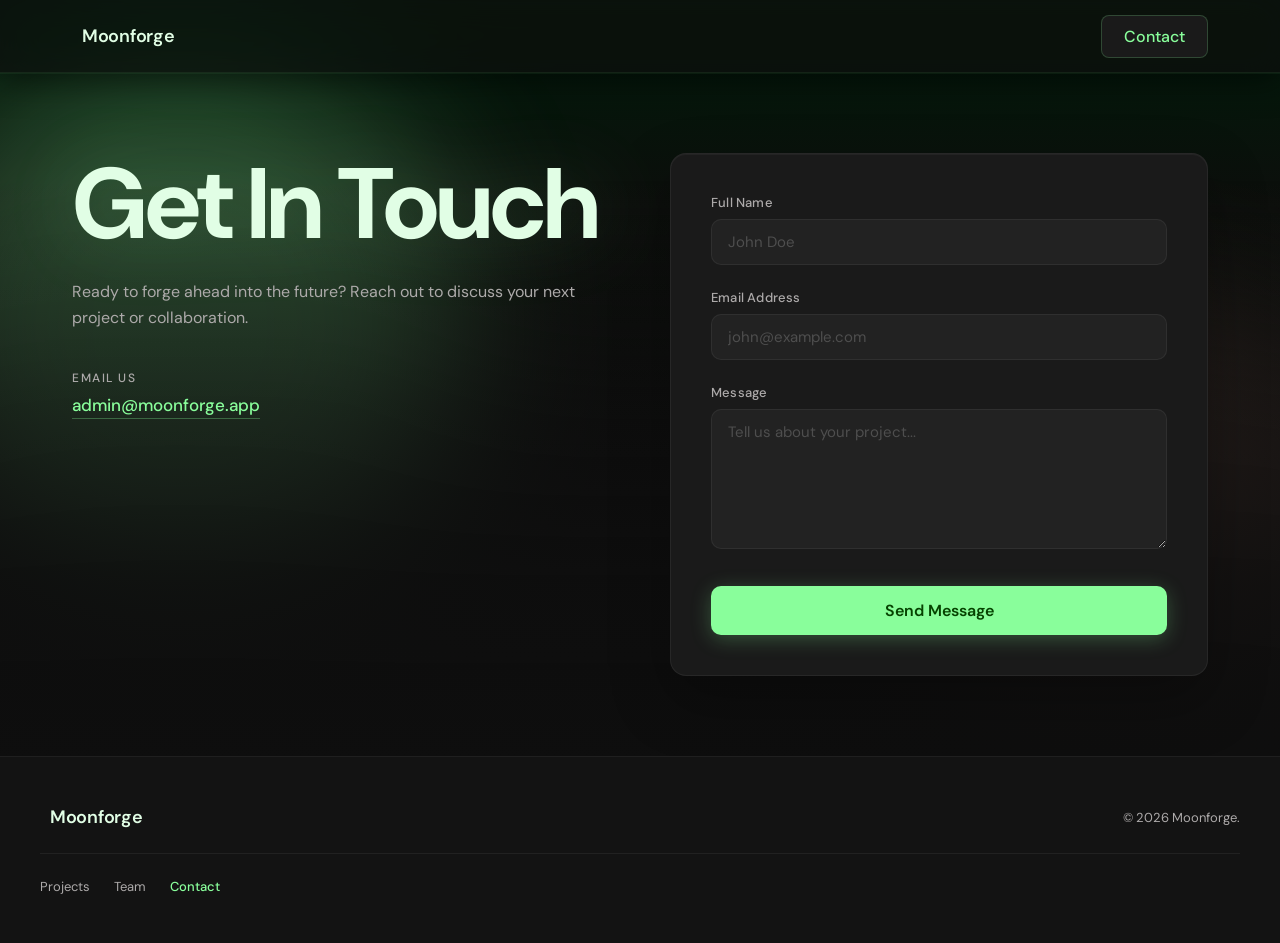
==== contact.html @ 33fec806 "favicon + asset update" ====
<!DOCTYPE html>
<html lang="en">
<head>
  <meta charset="UTF-8" />
  <meta name="viewport" content="width=device-width, initial-scale=1.0" />
  <title>Contact — Moonforge Studio</title>
  <!-- Prevent browser from restoring previous scroll position -->
  <script>if (history.scrollRestoration) history.scrollRestoration = 'manual'; window.scrollTo(0, 0);</script>
  <link rel="icon" type="image/svg+xml" href="favicon.svg" />
  <link rel="icon" type="image/png" sizes="32x32" href="assets/favicon-32x32.png" />
  <link rel="icon" type="image/png" sizes="16x16" href="assets/favicon-16x16.png" />
  <link rel="apple-touch-icon" sizes="180x180" href="assets/apple-touch-icon.png" />
  <link rel="stylesheet" href="styles.css" />
  <style>
    .contact-info h1 { filter: drop-shadow(0 0 36px rgba(137,254,155,0.16)); }
  </style>
</head>
<body class="page">

  <!-- FIXED PAGE BACKGROUND -->
  <div class="page-bg" aria-hidden="true">
    <div class="glow glow-green" style="top:5%; left:-100px; width:560px; height:560px; opacity:0.25;"></div>
    <div class="glow glow-peach" style="top:35%; right:-80px; width:460px; height:460px; opacity:0.2;"></div>
    <div class="page-bg-fade"></div>
  </div>

  <!-- HEADER -->
  <header>
    <div class="header-inner">
      <a href="index.html" class="logo">
        <div class="logo-icon">
            <svg viewBox="0 0 20 20" fill="none" xmlns="http://www.w3.org/2000/svg">
              <circle cx="9" cy="11" r="8" fill="#0c0e0b"/>
              <circle cx="13" cy="8" r="6" fill="#89FE9B"/>
            </svg>
          </div>
        Moonforge
      </a>
      <a href="contact.html" class="btn-contact">Contact</a>
    </div>
  </header>


  <!-- MAIN CONTENT -->
  <main class="contact-main" style="flex:1;">

    <!-- Left: info -->
    <div class="contact-info">
      <h1>Get In Touch</h1>
      <p>Ready to forge ahead into the future? Reach out to discuss your next project or collaboration.</p>
      <div class="contact-email-block">
        <span class="contact-email-label">Email Us</span>
        <a href="mailto:admin@moonforge.app" class="contact-email-link">admin@moonforge.app</a>
      </div>
    </div>

    <!-- Right: form -->
    <div class="contact-form-card">
      <form id="contact-form" action="https://formspree.io/f/YOUR_FORM_ID" method="POST" novalidate>

        <input type="hidden" name="_replyto" id="replyto-field" />
        <input type="hidden" name="_subject" value="New message from moonforge.app" />

        <div class="form-group">
          <label class="form-label" for="name">Full Name</label>
          <input
            class="form-input"
            type="text"
            id="name"
            name="name"
            placeholder="John Doe"
            required
            autocomplete="name"
          />
        </div>

        <div class="form-group">
          <label class="form-label" for="email">Email Address</label>
          <input
            class="form-input"
            type="email"
            id="email"
            name="email"
            placeholder="john@example.com"
            required
            autocomplete="email"
          />
        </div>

        <div class="form-group">
          <label class="form-label" for="message">Message</label>
          <textarea
            class="form-textarea"
            id="message"
            name="message"
            placeholder="Tell us about your project..."
            required
          ></textarea>
        </div>

        <button type="submit" class="btn-submit">Send Message</button>

      </form>
    </div>

  </main>

  <!-- FOOTER -->
  <footer style="position:relative; z-index:1;">
    <div class="footer-inner">
      <div class="footer-top">
        <a href="index.html" class="logo">
          <div class="logo-icon">
            <svg viewBox="0 0 20 20" fill="none" xmlns="http://www.w3.org/2000/svg">
              <circle cx="9" cy="11" r="8" fill="#0c0e0b"/>
              <circle cx="13" cy="8" r="6" fill="#89FE9B"/>
            </svg>
          </div>
          Moonforge
        </a>
        <span class="footer-copy">© 2026 Moonforge.</span>
      </div>
      <div class="footer-links">
        <a href="index.html">Projects</a>
        <a href="team.html">Team</a>
        <a href="contact.html" class="active">Contact</a>
      </div>
    </div>
  </footer>

  <div class="toast" id="toast">Message sent! We'll be in touch.</div>

  <script src="script.js"></script>
</body>
</html>
---- styles.css ----
@import url('https://fonts.googleapis.com/css2?family=Poppins:wght@600;700&family=Public+Sans:wght@800&family=Syne:wght@400;500;600;700;800&family=DM+Sans:ital,opsz,wght@0,9..40,300;0,9..40,400;0,9..40,500;0,9..40,600;0,9..40,700;0,9..40,800;1,9..40,400&display=swap');

*, *::before, *::after {
  box-sizing: border-box;
  margin: 0;
  padding: 0;
}

:root {
  --bg: #0e0e0e;
  --bg-card: #1a1a1a;
  --bg-card-deep: #131313;
  --bg-green-deep: #001809;
  --accent: #89fe9b;
  --accent-dark: #064200;
  --accent-green-mid: #0c331d;
  --peach: #eea48b;
  --peach-light: #fec8bc;
  --text: #e1fee5;
  --text-muted: #adaaaa;
  --text-muted-green: #96b29c;
  --border: rgba(255,255,255,0.06);
  --border-green: rgba(137,254,155,0.15);
  --font: 'DM Sans', sans-serif;
  --radius: 16px;
  --radius-sm: 10px;
}

html { scroll-behavior: smooth; }

body {
  font-family: var(--font);
  background: linear-gradient(to bottom, #001c0a 0%, #0c0f0c 22%, var(--bg) 52%);
  background-attachment: fixed;
  color: var(--text);
  min-height: 100vh;
  overflow-x: hidden;
  -webkit-font-smoothing: antialiased;
}

/* ─── FIXED PAGE BACKGROUND GLOW ─────── */
.page-bg {
  position: fixed;
  inset: 0;
  z-index: -1;
  overflow: hidden;
  pointer-events: none;
}

.page-bg-fade {
  position: absolute;
  inset: 0;
  background: linear-gradient(
    to bottom,
    transparent 0%,
    transparent 20%,
    rgba(14,14,14,0.55) 45%,
    rgba(14,14,14,0.88) 65%,
    var(--bg) 85%
  );
}

a { text-decoration: none; color: inherit; }

img { display: block; max-width: 100%; }

/* ─── LAYOUT ─────────────────────────── */
.page { min-height: 100vh; display: flex; flex-direction: column; }

.container {
  width: 100%;
  max-width: 1200px;
  margin: 0 auto;
  padding: 0 32px;
}

/* ─── HEADER ─────────────────────────── */
header {
  position: sticky;
  top: 0;
  z-index: 100;
  background: rgba(14,14,14,0.72);
  border-bottom: 1px solid rgba(137,254,155,0.08);
  backdrop-filter: blur(18px) saturate(1.4);
  -webkit-backdrop-filter: blur(18px) saturate(1.4);
  box-shadow: 0 1px 0 rgba(137,254,155,0.06), 0 8px 32px rgba(0,0,0,0.5);
}

.header-inner {
  display: flex;
  align-items: center;
  justify-content: space-between;
  height: 72px;
  padding: 0 32px;
  max-width: 1200px;
  margin: 0 auto;
}

.logo {
  display: flex;
  align-items: center;
  gap: 10px;
  font-size: 18px;
  font-weight: 600;
  color: var(--text);
  letter-spacing: -0.3px;
}

.logo-icon {
  height: 22px;
  width: auto;
  flex-shrink: 0;
}

.btn-contact {
  background: var(--bg-card);
  color: var(--accent);
  border: 1px solid rgba(137,254,155,0.2);
  padding: 10px 22px;
  border-radius: 8px;
  font-family: var(--font);
  font-size: 16px;
  font-weight: 500;
  cursor: pointer;
  position: relative;
  overflow: hidden;
  transition: background 0.2s, border-color 0.2s, box-shadow 0.2s;
}

.btn-contact::after {
  content: '';
  position: absolute;
  top: 0; left: -75%;
  width: 50%; height: 100%;
  background: linear-gradient(105deg, transparent 0%, rgba(137,254,155,0.18) 50%, transparent 100%);
  transform: skewX(-15deg);
  pointer-events: none;
}

.btn-contact:hover {
  background: rgba(137,254,155,0.08);
  border-color: rgba(137,254,155,0.4);
  box-shadow: 0 0 20px rgba(137,254,155,0.1);
}

@media (hover: hover) {
  .btn-contact:hover::after { animation: shimmer-sweep 0.55s ease forwards; }
}

@media (hover: none) {
  .btn-contact:active { opacity: 0.8; }
  .btn-contact.shine-active::after { animation: shimmer-sweep 0.55s ease forwards; }
}

/* ─── GLOW BLOBS ──────────────────────── */
.glow-wrap {
  position: absolute;
  inset: 0;
  overflow: hidden;
  pointer-events: none;
  z-index: 0;
}

.glow {
  position: absolute;
  border-radius: 50%;
  filter: blur(80px);
  opacity: 0.35;
}

.glow-green {
  background: var(--accent);
  width: 380px;
  height: 380px;
}

.glow-peach {
  background: var(--peach);
  width: 320px;
  height: 320px;
  opacity: 0.25;
}

/* ─── HERO ────────────────────────────── */
.hero {
  position: relative;
  padding: 100px 0 60px;
  overflow: hidden;
  place-items: center;
}

.hero-content {
  position: relative;
  z-index: 1;
}

/* ─── CENTERED HOME CONTAINER ─────────── */
.home-container {
  max-width: 920px;
  margin: 0 auto;
  padding: 0 24px;
}

/* text glow halo sitting directly behind the headline */
.hero-glow-text {
  position: absolute;
  pointer-events: none;
  z-index: 0;
  border-radius: 50%;
  filter: blur(70px);
}

.hero h1 {
  font-size: clamp(56px, 9vw, 80px);
  font-weight: 800;
  line-height: 1.02;
  letter-spacing: -3px;
  color: var(--text);
  margin-bottom: 28px;
  filter: drop-shadow(0 0 40px rgba(137,254,155,0.18));
  text-align: left;
}

.hero-accent {
  font-weight: 800;
  color: var(--accent);
  filter: drop-shadow(0 0 24px rgba(137,254,155,0.45));
}

.hero p {
  font-size: 18px;
  color: var(--text-muted);
  line-height: 1.6;
  margin: 0 auto 36px;
  max-width: 480px;
  text-align: left;
}

.btn-primary {
  display: inline-flex;
  align-items: center;
  gap: 8px;
  background: #fff;
  color: #0e0e0e;
  padding: 14px 28px;
  border-radius: 50px;
  font-family: var(--font);
  font-size: 16px;
  font-weight: 600;
  cursor: pointer;
  border: none;
  position: relative;
  overflow: hidden;
  transition: background 0.2s, transform 0.15s, box-shadow 0.2s;
  box-shadow: 0 4px 20px rgba(0,0,0,0.4);
}

.btn-primary::after {
  content: '';
  position: absolute;
  top: 0; left: -75%;
  width: 50%; height: 100%;
  background: linear-gradient(105deg, transparent 0%, rgba(255,255,255,0.25) 50%, transparent 100%);
  transform: skewX(-15deg);
  pointer-events: none;
}

.btn-primary:hover {
  background: var(--accent);
  transform: translateY(-1px);
  box-shadow: 0 8px 30px rgba(137,254,155,0.3);
}

@media (hover: hover) {
  .btn-primary:hover::after { animation: shimmer-sweep 0.55s ease forwards; }
}

@media (hover: none) {
  .btn-primary:active { transform: scale(0.97); }
  .btn-primary.shine-active::after { animation: shimmer-sweep 0.55s ease forwards; }
}

.btn-secondary {
  display: inline-flex;
  align-items: center;
  background: rgba(255,255,255,0.1);
  color: #fff;
  padding: 16px 22px;
  border-radius: 8px;
  font-family: var(--font);
  font-size: 16px;
  font-weight: 500;
  cursor: pointer;
  border: none;
  transition: background 0.2s, transform 0.15s;
}

.btn-secondary:hover {
  background: rgba(255,255,255,0.16);
  transform: translateY(-1px);
}

.btn-accent {
  display: inline-flex;
  align-items: center;
  gap: 8px;
  background: var(--accent);
  color: var(--accent-dark);
  padding: 12px 24px;
  border-radius: 8px;
  font-family: var(--font);
  font-size: 15px;
  font-weight: 600;
  cursor: pointer;
  border: none;
  position: relative;
  overflow: hidden;
  transition: opacity 0.2s, transform 0.15s, box-shadow 0.2s;
  box-shadow: 0 0 0 1px rgba(255,255,255,0.15) inset, 0 4px 16px rgba(137,254,155,0.25);
}

.btn-accent::after {
  content: '';
  position: absolute;
  top: 0; left: -75%;
  width: 50%; height: 100%;
  background: linear-gradient(105deg, transparent 0%, rgba(255,255,255,0.3) 50%, transparent 100%);
  transform: skewX(-15deg);
  pointer-events: none;
}

.btn-accent:hover {
  opacity: 0.9;
  transform: translateY(-1px);
  box-shadow: 0 0 0 1px rgba(255,255,255,0.2) inset, 0 6px 24px rgba(137,254,155,0.35);
}

@media (hover: hover) {
  .btn-accent:hover::after { animation: shimmer-sweep 0.55s ease forwards; }
}

@media (hover: none) {
  .btn-accent:active { transform: scale(0.97); }
  .btn-accent.shine-active::after { animation: shimmer-sweep 0.55s ease forwards; }
}

.btn-ghost {
  display: inline-flex;
  align-items: center;
  gap: 8px;
  background: var(--bg-card);
  color: var(--text-muted);
  padding: 12px 24px;
  border-radius: 8px;
  font-family: var(--font);
  font-size: 15px;
  font-weight: 500;
  cursor: pointer;
  border: 1px solid var(--border);
  transition: border-color 0.2s, color 0.2s;
}

.btn-ghost:hover {
  border-color: rgba(255,255,255,0.15);
  color: var(--text);
}

/* ─── FILTER BAR ──────────────────────── */
.filter-bar {
  padding: 20px 0 40px;
  display: flex;
  align-items: center;
  gap: 12px;
  flex-wrap: wrap;
}

.filter-label {
  font-size: 15px;
  color: var(--text-muted);
  margin-right: 4px;
}

.filter-btn {
  padding: 9px 18px;
  border-radius: 8px;
  font-family: var(--font);
  font-size: 14px;
  font-weight: 500;
  cursor: pointer;
  border: 1px solid var(--border);
  background: var(--bg-card);
  color: var(--text-muted);
  transition: all 0.2s;
}

.filter-btn.active, .filter-btn:hover {
  background: var(--accent);
  color: var(--accent-dark);
  border-color: var(--accent);
  box-shadow: 0 0 0 1px rgba(255,255,255,0.15) inset;
}

/* ─── PROJECTS GRID ───────────────────── */
.projects-section {
  padding: 0 0 80px;
}

.projects-grid {
  display: grid;
  grid-template-columns: repeat(2, 1fr);
  gap: 16px;
}

.project-card {
  background: #151a13;
  border: 1px solid rgba(137,254,155,0.12);
  border-radius: 10px;
  overflow: hidden;
  display: block;
  position: relative;
  transition: border-color 0.22s, transform 0.22s, box-shadow 0.22s;
}

.project-card::after {
  content: '';
  position: absolute;
  top: 0;
  left: -75%;
  width: 50%;
  height: 100%;
  background: linear-gradient(105deg, transparent 0%, rgba(255,255,255,0.09) 50%, transparent 100%);
  transform: skewX(-15deg);
  pointer-events: none;
  z-index: 3;
}

.project-card:hover {
  border-color: rgba(137,254,155,0.32);
  transform: translateY(-4px);
  box-shadow: 0 16px 48px rgba(0,0,0,0.5), 0 0 0 1px rgba(137,254,155,0.12);
}

@media (hover: hover) {
  .project-card:hover::after { animation: shimmer-sweep 0.65s ease forwards; }
}

@media (hover: none) {
  .project-card:active { transform: scale(0.98); }
  .project-card.shine-active::after { animation: shimmer-sweep 0.65s ease forwards; }
}

.project-thumb {
  width: 100%;
  height: 120px;
  background: #1a2018;
  display: flex;
  align-items: center;
  justify-content: center;
  position: relative;
  overflow: hidden;
}

.project-thumb-forge {
  background: linear-gradient(135deg, #1a1f18 0%, #0f1510 100%);
}

.project-thumb-forge::after {
  content: '';
  position: absolute;
  inset: 0;
  background: radial-gradient(circle at 60% 40%, rgba(137,254,155,0.15) 0%, transparent 60%);
}

.project-thumb-sixth {
  background: linear-gradient(135deg, #1a0f18 0%, #100810 100%);
}

.project-thumb-sixth::after {
  content: '';
  position: absolute;
  inset: 0;
  background: radial-gradient(circle at 40% 50%, rgba(180,100,200,0.18) 0%, transparent 60%);
}

.project-thumb-logo {
  position: relative;
  z-index: 1;
  font-family: 'Syne', sans-serif;
  font-weight: 800;
  font-size: 20px;
}

.project-badge {
  position: absolute;
  top: 10px;
  left: 10px;
  z-index: 2;
  padding: 3px 9px;
  border-radius: 4px;
  font-size: 10px;
  font-weight: 600;
  letter-spacing: 0.04em;
  text-transform: uppercase;
}

.badge-app { background: rgba(137,254,155,0.15); color: #89fe9b; border: 1px solid rgba(137,254,155,0.3); }
.badge-web { background: rgba(100,150,255,0.15); color: #89b4fe; border: 1px solid rgba(100,150,255,0.3); }

.project-info {
  padding: 14px;
}

.project-title {
  font-family: 'Public Sans', sans-serif;
  font-weight: 800;
  font-size: 16px;
  color: var(--text);
  margin-bottom: 4px;
}

.project-desc {
  font-size: 12px;
  color: var(--text-muted);
  line-height: 1.5;
  margin-bottom: 12px;
}

.project-link {
  display: inline-flex;
  align-items: center;
  gap: 5px;
  font-size: 12px;
  color: var(--accent);
  text-decoration: none;
  font-weight: 500;
  transition: opacity 0.2s;
}

.project-link:hover { opacity: 0.7; }

/* ─── SERVICES GRID ───────────────────── */
.services-section {
  padding: 0 32px 64px;
}

.services-inner {
  max-width: 920px;
  margin: 0 auto;
  background: rgba(255,255,255,0.03);
  backdrop-filter: blur(24px) saturate(1.3);
  -webkit-backdrop-filter: blur(24px) saturate(1.3);
  border: 1px solid rgba(255,255,255,0.08);
  border-radius: var(--radius);
  padding: 48px 40px;
  box-shadow: 0 8px 40px rgba(0,0,0,0.3), 0 1px 0 rgba(255,255,255,0.05) inset;
}

.services-section h2 {
  font-size: clamp(36px, 5vw, 44px);
  font-weight: 700;
  color: var(--text);
  margin-bottom: 24px;
  letter-spacing: -1.5px;
  line-height: 1.1;
  text-align: center;
}

.services-grid {
  display: flex;
  flex-wrap: wrap;
  justify-content: center;
  gap: 12px;
  margin-top: 0;
}

.service-card {
  background: rgba(137,254,155,0.04);
  border: 1px solid rgba(137,254,155,0.12);
  border-radius: 8px;
  padding: 14px 20px;
  display: flex;
  flex-direction: row;
  align-items: center;
  gap: 12px;
  text-align: left;
  flex: 1 1 160px;
  position: relative;
  overflow: hidden;
  transition: border-color 0.22s, transform 0.22s, box-shadow 0.22s;
}

.service-card::after {
  content: '';
  position: absolute;
  top: 0;
  left: -75%;
  width: 50%;
  height: 100%;
  background: linear-gradient(105deg, transparent 0%, rgba(255,255,255,0.09) 50%, transparent 100%);
  transform: skewX(-15deg);
  pointer-events: none;
}

.service-card:hover {
  border-color: rgba(137,254,155,0.28);
  transform: translateY(-3px);
  box-shadow: 0 12px 32px rgba(0,0,0,0.4);
}

@media (hover: hover) {
  .service-card:hover::after { animation: shimmer-sweep 0.65s ease forwards; }
}

@media (hover: none) {
  .service-card.shine-active::after { animation: shimmer-sweep 0.65s ease forwards; }
}

.service-icon {
  width: 32px;
  height: 32px;
  background: rgba(137,254,155,0.1);
  border-radius: 6px;
  display: flex;
  align-items: center;
  justify-content: center;
  flex-shrink: 0;
}

.service-card h3 {
  font-size: 16px;
  font-weight: 500;
  color: var(--text-muted);
}

/* ─── TEAM CTA ────────────────────────── */
.team-cta {
  position: relative;
  padding: 100px 32px;
  overflow: hidden;
  background: #131313;
}

.team-cta-inner {
  max-width: 560px;
  margin: 0 auto;
  text-align: center;
  position: relative;
  z-index: 1;
}

.team-cta h2 {
  font-size: clamp(36px, 5vw, 44px);
  font-weight: 700;
  letter-spacing: -1.5px;
  color: var(--text);
  margin-bottom: 20px;
  line-height: 1.1;
}

.team-cta p {
  font-size: 16px;
  color: var(--text-muted);
  line-height: 1.6;
  margin-bottom: 32px;
}

.link-arrow {
  display: inline-flex;
  align-items: center;
  gap: 6px;
  color: var(--accent);
  font-size: 15px;
  font-weight: 500;
  border-bottom: 1px solid rgba(137,254,155,0.3);
  padding-bottom: 2px;
  transition: border-color 0.2s, gap 0.2s;
}

.link-arrow:hover {
  border-color: var(--accent);
  gap: 10px;
}

/* ─── TEAM PAGE ───────────────────────── */
.team-hero {
  position: relative;
  padding: 100px 0px 80px;
  overflow: hidden;
  place-items: center;
}

.team-hero-content {
  max-width: 600px;
  position: relative;
  z-index: 1;
}

.team-hero h1 {
  font-size: clamp(56px, 9vw, 80px);
  font-weight: 700;
  letter-spacing: -3px;
  line-height: 1.02;
  color: var(--text);
  margin-bottom: 24px;
}

.team-hero p {
  font-size: 17px;
  color: var(--text-muted);
  line-height: 1.6;
}

.team-grid {
  padding: 0 32px 80px;
  max-width: 1200px;
  margin: 0 auto;
  display: grid;
  grid-template-columns: 2fr 1fr;
  gap: 24px;
}

/* featured profile card */
.featured-card {
  background: var(--bg-card);
  border-radius: var(--radius);
  border: 1px solid var(--border);
  overflow: hidden;
  position: relative;
  box-shadow: 0 1px 0 rgba(255,255,255,0.04) inset;
  transition: border-color 0.22s, transform 0.22s, box-shadow 0.22s;
}

.featured-card::after {
  content: '';
  position: absolute;
  top: 0;
  left: -75%;
  width: 50%;
  height: 100%;
  background: linear-gradient(105deg, transparent 0%, rgba(255,255,255,0.07) 50%, transparent 100%);
  transform: skewX(-15deg);
  pointer-events: none;
}

.featured-card:hover {
  border-color: rgba(137,254,155,0.2);
  transform: translateY(-3px);
  box-shadow: 0 16px 48px rgba(0,0,0,0.45);
}

@media (hover: hover) {
  .featured-card:hover::after { animation: shimmer-sweep 0.65s ease forwards; }
}

@media (hover: none) {
  .featured-card.shine-active::after { animation: shimmer-sweep 0.65s ease forwards; }
}

.featured-avatar-wrap {
  display: flex;
  justify-content: center;
  padding: 40px 40px 0;
}

.featured-avatar {
  width: 180px;
  height: 180px;
  border-radius: 50%;
  border: 3px solid rgba(137,254,155,0.3);
  object-fit: cover;
  background: linear-gradient(135deg, #1a3a1a, #0a1a0a);
  display: flex;
  align-items: center;
  justify-content: center;
  font-size: 64px;
  color: var(--accent);
  box-shadow: 0 0 40px rgba(137,254,155,0.15);
  flex-shrink: 0;
}

.featured-info {
  padding: 32px 40px 40px;
}

.featured-info h2 {
  font-size: 32px;
  font-weight: 700;
  letter-spacing: -0.8px;
  margin-bottom: 8px;
  color: var(--text);
}

.featured-role {
  font-size: 15px;
  color: var(--accent);
  font-weight: 500;
  margin-bottom: 20px;
}

.featured-bio {
  font-size: 15px;
  color: var(--text-muted);
  line-height: 1.65;
  margin-bottom: 28px;
}

.featured-links {
  display: flex;
  gap: 12px;
  flex-wrap: wrap;
}

.featured-links a {
  display: inline-flex;
  align-items: center;
  gap: 5px;
  padding: 9px 16px;
  border-radius: 8px;
  font-size: 13px;
  font-weight: 500;
  background: rgba(137,254,155,0.06);
  border: 1px solid rgba(137,254,155,0.15);
  color: var(--text-muted);
  transition: all 0.2s;
}

.featured-links a:hover {
  background: rgba(137,254,155,0.1);
  border-color: rgba(137,254,155,0.3);
  color: var(--accent);
}

/* right column */
.team-right {
  display: flex;
  flex-direction: column;
  gap: 24px;
}

.tag-card {
  background: var(--bg-green-deep);
  border-radius: var(--radius);
  border: 1px solid rgba(137,254,155,0.12);
  padding: 40px 32px;
  flex: 1;
  display: flex;
  align-items: center;
  justify-content: center;
  position: relative;
  overflow: hidden;
  transition: border-color 0.22s, transform 0.22s, box-shadow 0.22s;
}

.tag-card:hover {
  border-color: rgba(137,254,155,0.25);
  transform: translateY(-3px);
  box-shadow: 0 12px 32px rgba(0,0,0,0.4);
}

.tag-card::after {
  content: '';
  position: absolute;
  top: 0;
  left: -75%;
  width: 50%;
  height: 100%;
  background: linear-gradient(
    105deg,
    transparent 0%,
    rgba(255,255,255,0.08) 50%,
    transparent 100%
  );
  transform: skewX(-15deg);
  pointer-events: none;
  transition: none;
}

@media (hover: hover) {
  .tag-card:hover::after { animation: shimmer-sweep 0.65s ease forwards; }
}

@media (hover: none) {
  .tag-card.shine-active::after { animation: shimmer-sweep 0.65s ease forwards; }
}

@keyframes shimmer-sweep {
  0%   { left: -75%; }
  100% { left: 125%; }
}

.tag-card-glow {
  position: absolute;
  width: 200px;
  height: 200px;
  border-radius: 50%;
  background: var(--peach);
  filter: blur(60px);
  opacity: 0.2;
  bottom: -40px;
  right: -40px;
}

.tag-card h3 {
  font-size: 28px;
  font-weight: 700;
  color: var(--text);
  letter-spacing: -0.5px;
  text-align: center;
  position: relative;
  z-index: 1;
}

.tag-card h3 span {
  color: var(--accent);
}

.join-card {
  background: var(--bg-card);
  border-radius: var(--radius);
  border: 1px solid var(--border);
  padding: 36px 32px;
  display: flex;
  flex-direction: column;
  gap: 16px;
  position: relative;
  overflow: hidden;
  box-shadow: 0 1px 0 rgba(255,255,255,0.04) inset;
  transition: border-color 0.22s, transform 0.22s, box-shadow 0.22s;
}

.join-card::after {
  content: '';
  position: absolute;
  top: 0;
  left: -75%;
  width: 50%;
  height: 100%;
  background: linear-gradient(105deg, transparent 0%, rgba(255,255,255,0.07) 50%, transparent 100%);
  transform: skewX(-15deg);
  pointer-events: none;
}

.join-card:hover {
  border-color: rgba(137,254,155,0.2);
  transform: translateY(-3px);
  box-shadow: 0 12px 32px rgba(0,0,0,0.4);
}

@media (hover: hover) {
  .join-card:hover::after { animation: shimmer-sweep 0.65s ease forwards; }
}

@media (hover: none) {
  .join-card.shine-active::after { animation: shimmer-sweep 0.65s ease forwards; }
}

.join-card h3 {
  font-size: 22px;
  font-weight: 700;
  letter-spacing: -0.4px;
  color: var(--text);
}

.join-card p {
  font-size: 14px;
  color: var(--text-muted);
  line-height: 1.55;
}

/* ─── CONTACT PAGE ────────────────────── */
.contact-main {
  flex: 1;
  display: grid;
  grid-template-columns: 1fr 1fr;
  gap: 60px;
  max-width: 1200px;
  margin: 0 auto;
  padding: 80px 32px;
  align-items: start;
}

.contact-info {
  position: relative;
}

.contact-info h1 {
  font-size: clamp(56px, 8vw, 100px);
  font-weight: 700;
  letter-spacing: -3px;
  line-height: 1.02;
  color: var(--text);
  margin-bottom: 24px;
}

.contact-info p {
  font-size: 16px;
  color: var(--text-muted);
  line-height: 1.6;
  margin-bottom: 40px;
}

.contact-email-block {
  display: flex;
  flex-direction: column;
  gap: 8px;
}

.contact-email-label {
  font-size: 12px;
  text-transform: uppercase;
  letter-spacing: 1.5px;
  color: var(--text-muted);
  font-weight: 500;
}

.contact-email-link {
  font-size: 17px;
  color: var(--accent);
  font-weight: 500;
  border-bottom: 1px solid rgba(137,254,155,0.3);
  width: fit-content;
  padding-bottom: 2px;
  transition: border-color 0.2s;
}

.contact-email-link:hover {
  border-color: var(--accent);
}

/* Contact form */
.contact-form-card {
  background: var(--bg-card);
  border-radius: var(--radius);
  border: 1px solid var(--border);
  padding: 40px;
  box-shadow: 0 1px 0 rgba(255,255,255,0.04) inset, 0 24px 60px rgba(0,0,0,0.3);
}

.form-group {
  margin-bottom: 24px;
}

.form-label {
  display: block;
  font-size: 13px;
  font-weight: 500;
  color: var(--text-muted);
  margin-bottom: 8px;
  letter-spacing: 0.2px;
}

.form-input, .form-textarea {
  width: 100%;
  background: rgba(255,255,255,0.04);
  border: 1px solid var(--border);
  border-radius: 10px;
  padding: 12px 16px;
  font-family: var(--font);
  font-size: 15px;
  color: var(--text);
  outline: none;
  transition: border-color 0.2s, box-shadow 0.2s;
  -webkit-appearance: none;
}

.form-input::placeholder, .form-textarea::placeholder {
  color: rgba(255,255,255,0.2);
}

.form-input:focus, .form-textarea:focus {
  border-color: rgba(137,254,155,0.4);
  box-shadow: 0 0 0 3px rgba(137,254,155,0.08);
}

.form-textarea {
  resize: vertical;
  min-height: 140px;
}

.btn-submit {
  width: 100%;
  padding: 14px;
  background: var(--accent);
  color: var(--accent-dark);
  border: none;
  border-radius: 10px;
  font-family: var(--font);
  font-size: 16px;
  font-weight: 600;
  cursor: pointer;
  position: relative;
  overflow: hidden;
  transition: opacity 0.2s, transform 0.15s, box-shadow 0.2s;
  box-shadow: 0 4px 20px rgba(137,254,155,0.25);
  margin-top: 8px;
}

.btn-submit::after {
  content: '';
  position: absolute;
  top: 0; left: -75%;
  width: 50%; height: 100%;
  background: linear-gradient(105deg, transparent 0%, rgba(255,255,255,0.3) 50%, transparent 100%);
  transform: skewX(-15deg);
  pointer-events: none;
}

.btn-submit:hover {
  opacity: 0.92;
  transform: translateY(-1px);
  box-shadow: 0 6px 28px rgba(137,254,155,0.35);
}

@media (hover: hover) {
  .btn-submit:hover::after { animation: shimmer-sweep 0.55s ease forwards; }
}

@media (hover: none) {
  .btn-submit:active { transform: scale(0.98); }
  .btn-submit.shine-active::after { animation: shimmer-sweep 0.55s ease forwards; }
}

/* ─── FOOTER ──────────────────────────── */
footer {
  background: #131313;
  border-top: 1px solid rgba(255,255,255,0.05);
  padding: 48px 32px;
}

.footer-inner {
  max-width: 1200px;
  margin: 0 auto;
}

.footer-top {
  display: flex;
  align-items: center;
  justify-content: space-between;
  margin-bottom: 24px;
  padding-bottom: 24px;
  border-bottom: 1px solid var(--border);
}

.footer-copy {
  font-size: 13px;
  color: var(--text-muted);
}

.footer-links {
  display: flex;
  gap: 24px;
}

.footer-links a {
  font-size: 13px;
  color: var(--text-muted);
  transition: color 0.2s;
}

.footer-links a:hover {
  color: var(--text);
}

.footer-links a.active {
  color: var(--accent);
  font-weight: 500;
}

/* ─── TOAST ───────────────────────────── */
.toast {
  position: fixed;
  bottom: 32px;
  left: 50%;
  transform: translateX(-50%) translateY(80px);
  background: var(--accent);
  color: var(--accent-dark);
  padding: 14px 24px;
  border-radius: 50px;
  font-size: 14px;
  font-weight: 600;
  opacity: 0;
  transition: transform 0.3s, opacity 0.3s;
  z-index: 999;
  white-space: nowrap;
}

.toast.show {
  transform: translateX(-50%) translateY(0);
  opacity: 1;
}

/* ─── RESPONSIVE ──────────────────────── */
@media (max-width: 900px) {
  .services-grid { justify-content: center; }
  .team-grid { grid-template-columns: 1fr; }
  .contact-main { grid-template-columns: 1fr; gap: 40px; }
  .footer-top { flex-direction: column; gap: 16px; text-align: center; }
}

@media (max-width: 640px) {
  .header-inner { padding: 0 24px; }
  .hero, .team-hero { padding: 60px 0px 24px; }
  .hero h1 { letter-spacing: -2px; }
  .btn-secondary { display: flex; width: 100%; justify-content: center; }
  .home-container { padding: 0 24px; }
  .projects-grid { grid-template-columns: 1fr; }
  .services-section { padding: 0 24px 48px; }
  .services-inner { padding: 32px 24px; border-radius: 12px; }
  .team-cta { padding: 60px 24px; }
  .team-hero, .team-grid { padding-left: 24px; padding-right: 24px; }
  .contact-main { padding: 60px 24px; }
  .contact-form-card { padding: 28px 24px; }
  .featured-avatar-wrap { padding: 28px 24px 0; }
  .featured-info { padding: 24px 24px 28px; }
  footer { padding: 36px 24px; }
  .footer-links { flex-wrap: wrap; justify-content: center; gap: 16px; }
}
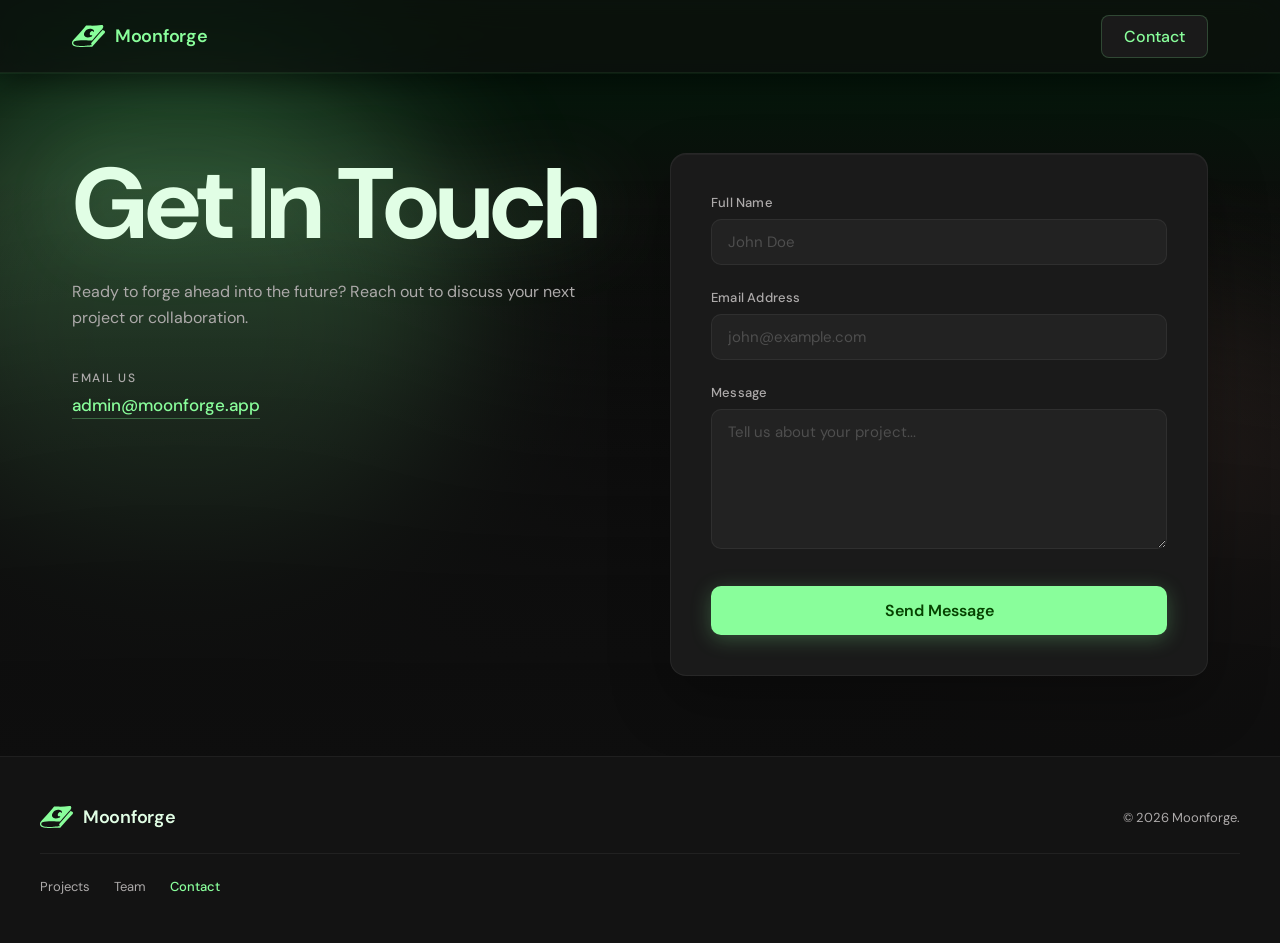
==== commit cf4ab9e1: "Add GA4 tracking, updated logo, external link icons, gamepad icon, hover animations, clickable proje" ====
--- a/contact.html
+++ b/contact.html
@@ -11,6 +11,14 @@
   <link rel="icon" type="image/png" sizes="16x16" href="assets/favicon-16x16.png" />
   <link rel="apple-touch-icon" sizes="180x180" href="assets/apple-touch-icon.png" />
   <link rel="stylesheet" href="styles.css" />
+  <!-- Google Analytics -->
+  <script async src="https://www.googletagmanager.com/gtag/js?id=G-10PKJRPPYE"></script>
+  <script>
+    window.dataLayer = window.dataLayer || [];
+    function gtag(){dataLayer.push(arguments);}
+    gtag('js', new Date());
+    gtag('config', 'G-10PKJRPPYE');
+  </script>
   <style>
     .contact-info h1 { filter: drop-shadow(0 0 36px rgba(137,254,155,0.16)); }
   </style>
@@ -28,12 +36,7 @@
   <header>
     <div class="header-inner">
       <a href="index.html" class="logo">
-        <div class="logo-icon">
-            <svg viewBox="0 0 20 20" fill="none" xmlns="http://www.w3.org/2000/svg">
-              <circle cx="9" cy="11" r="8" fill="#0c0e0b"/>
-              <circle cx="13" cy="8" r="6" fill="#89FE9B"/>
-            </svg>
-          </div>
+        <img class="logo-icon" src="assets/moongforge-logo.svg" alt="" aria-hidden="true">
         Moonforge
       </a>
       <a href="contact.html" class="btn-contact">Contact</a>
@@ -110,12 +113,7 @@
     <div class="footer-inner">
       <div class="footer-top">
         <a href="index.html" class="logo">
-          <div class="logo-icon">
-            <svg viewBox="0 0 20 20" fill="none" xmlns="http://www.w3.org/2000/svg">
-              <circle cx="9" cy="11" r="8" fill="#0c0e0b"/>
-              <circle cx="13" cy="8" r="6" fill="#89FE9B"/>
-            </svg>
-          </div>
+          <img class="logo-icon" src="assets/moongforge-logo.svg" alt="" aria-hidden="true">
           Moonforge
         </a>
         <span class="footer-copy">© 2026 Moonforge.</span>
--- a/styles.css
+++ b/styles.css
@@ -106,6 +106,10 @@
   letter-spacing: -0.3px;
 }
 
+header .logo {
+  color: var(--accent);
+}
+
 .logo-icon {
   height: 22px;
   width: auto;
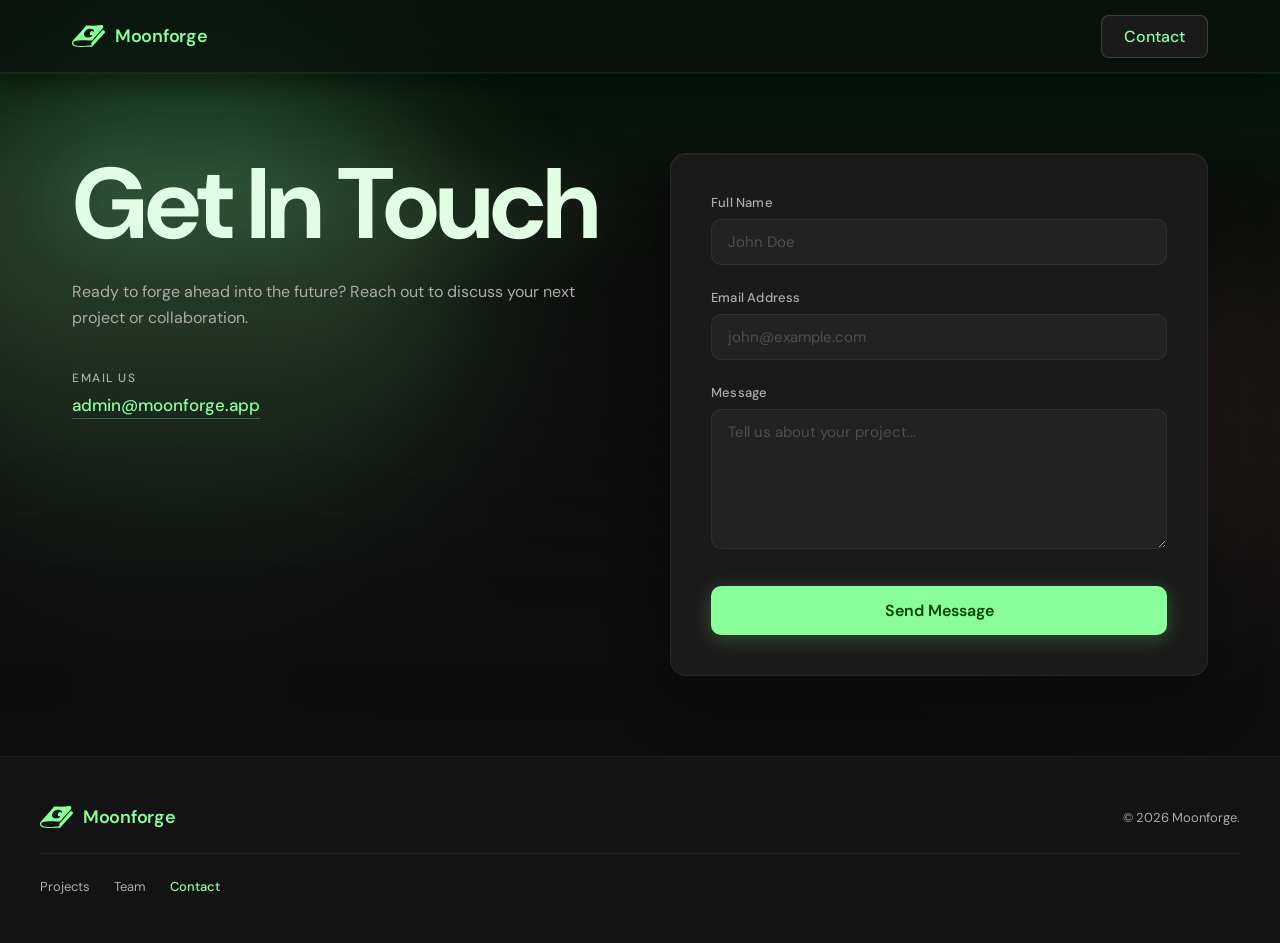
==== commit 883c100b: "Update footer wordmark color and favicons to new brand assets - Footer "Moonforge" wordmark now matc" ====
--- a/contact.html
+++ b/contact.html
@@ -6,7 +6,8 @@
   <title>Contact — Moonforge Studio</title>
   <!-- Prevent browser from restoring previous scroll position -->
   <script>if (history.scrollRestoration) history.scrollRestoration = 'manual'; window.scrollTo(0, 0);</script>
-  <link rel="icon" type="image/svg+xml" href="favicon.svg" />
+  <link rel="icon" type="image/svg+xml" href="assets/moongforge-logo.svg" />
+  <link rel="icon" type="image/png" sizes="48x48" href="assets/favicon-48x48.png" />
   <link rel="icon" type="image/png" sizes="32x32" href="assets/favicon-32x32.png" />
   <link rel="icon" type="image/png" sizes="16x16" href="assets/favicon-16x16.png" />
   <link rel="apple-touch-icon" sizes="180x180" href="assets/apple-touch-icon.png" />
--- a/styles.css
+++ b/styles.css
@@ -106,7 +106,8 @@
   letter-spacing: -0.3px;
 }
 
-header .logo {
+header .logo,
+footer .logo {
   color: var(--accent);
 }
 
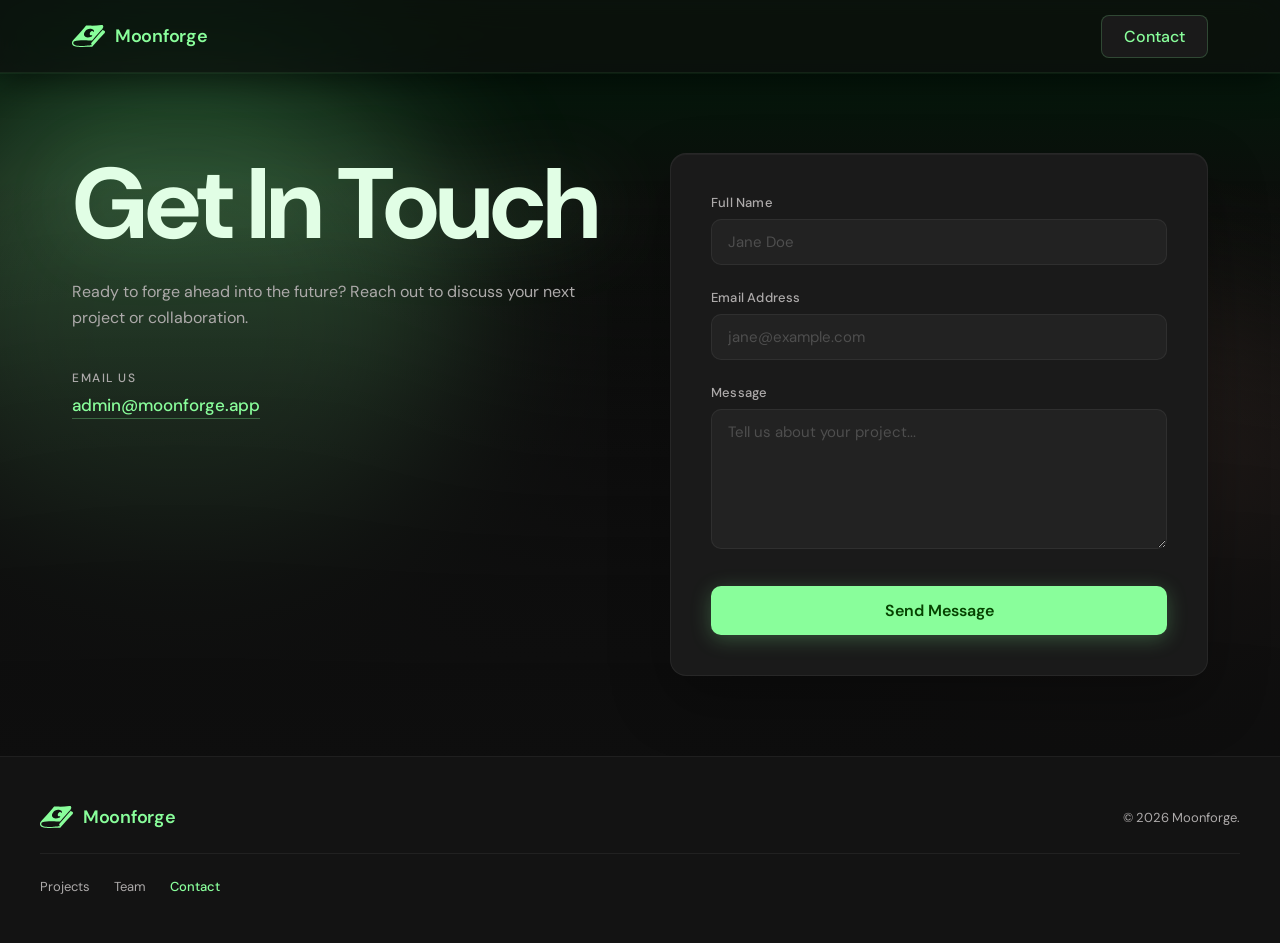
==== commit 4df9e485: "updated logo + contact form" ====
--- a/contact.html
+++ b/contact.html
@@ -4,6 +4,10 @@
   <meta charset="UTF-8" />
   <meta name="viewport" content="width=device-width, initial-scale=1.0" />
   <title>Contact — Moonforge Studio</title>
+  <meta name="description" content="Get in touch with Moonforge Studio to discuss your next app, website, or game project. We'd love to collaborate." />
+  <meta name="author" content="Moonforge Studio" />
+  <meta name="robots" content="index, follow" />
+  <link rel="canonical" href="https://moonforge.app/contact.html" />
   <!-- Prevent browser from restoring previous scroll position -->
   <script>if (history.scrollRestoration) history.scrollRestoration = 'manual'; window.scrollTo(0, 0);</script>
   <link rel="icon" type="image/svg+xml" href="assets/moongforge-logo.svg" />
@@ -11,6 +15,20 @@
   <link rel="icon" type="image/png" sizes="32x32" href="assets/favicon-32x32.png" />
   <link rel="icon" type="image/png" sizes="16x16" href="assets/favicon-16x16.png" />
   <link rel="apple-touch-icon" sizes="180x180" href="assets/apple-touch-icon.png" />
+  <!-- Open Graph -->
+  <meta property="og:site_name" content="Moonforge Studio" />
+  <meta property="og:title" content="Contact — Moonforge Studio" />
+  <meta property="og:description" content="Get in touch with Moonforge Studio to discuss your next app, website, or game project." />
+  <meta property="og:image" content="https://moonforge.app/assets/social-image.png" />
+  <meta property="og:image:alt" content="Moonforge Studio logo and wordmark" />
+  <meta property="og:url" content="https://moonforge.app/contact.html" />
+  <meta property="og:type" content="website" />
+  <!-- Twitter Card -->
+  <meta name="twitter:card" content="summary_large_image" />
+  <meta name="twitter:title" content="Contact — Moonforge Studio" />
+  <meta name="twitter:description" content="Get in touch with Moonforge Studio to discuss your next app, website, or game project." />
+  <meta name="twitter:image" content="https://moonforge.app/assets/social-image.png" />
+  <meta name="twitter:image:alt" content="Moonforge Studio logo and wordmark" />
   <link rel="stylesheet" href="styles.css" />
   <!-- Google Analytics -->
   <script async src="https://www.googletagmanager.com/gtag/js?id=G-10PKJRPPYE"></script>
@@ -72,7 +90,7 @@
             type="text"
             id="name"
             name="name"
-            placeholder="John Doe"
+            placeholder="Jane Doe"
             required
             autocomplete="name"
           />
@@ -85,7 +103,7 @@
             type="email"
             id="email"
             name="email"
-            placeholder="john@example.com"
+            placeholder="jane@example.com"
             required
             autocomplete="email"
           />
